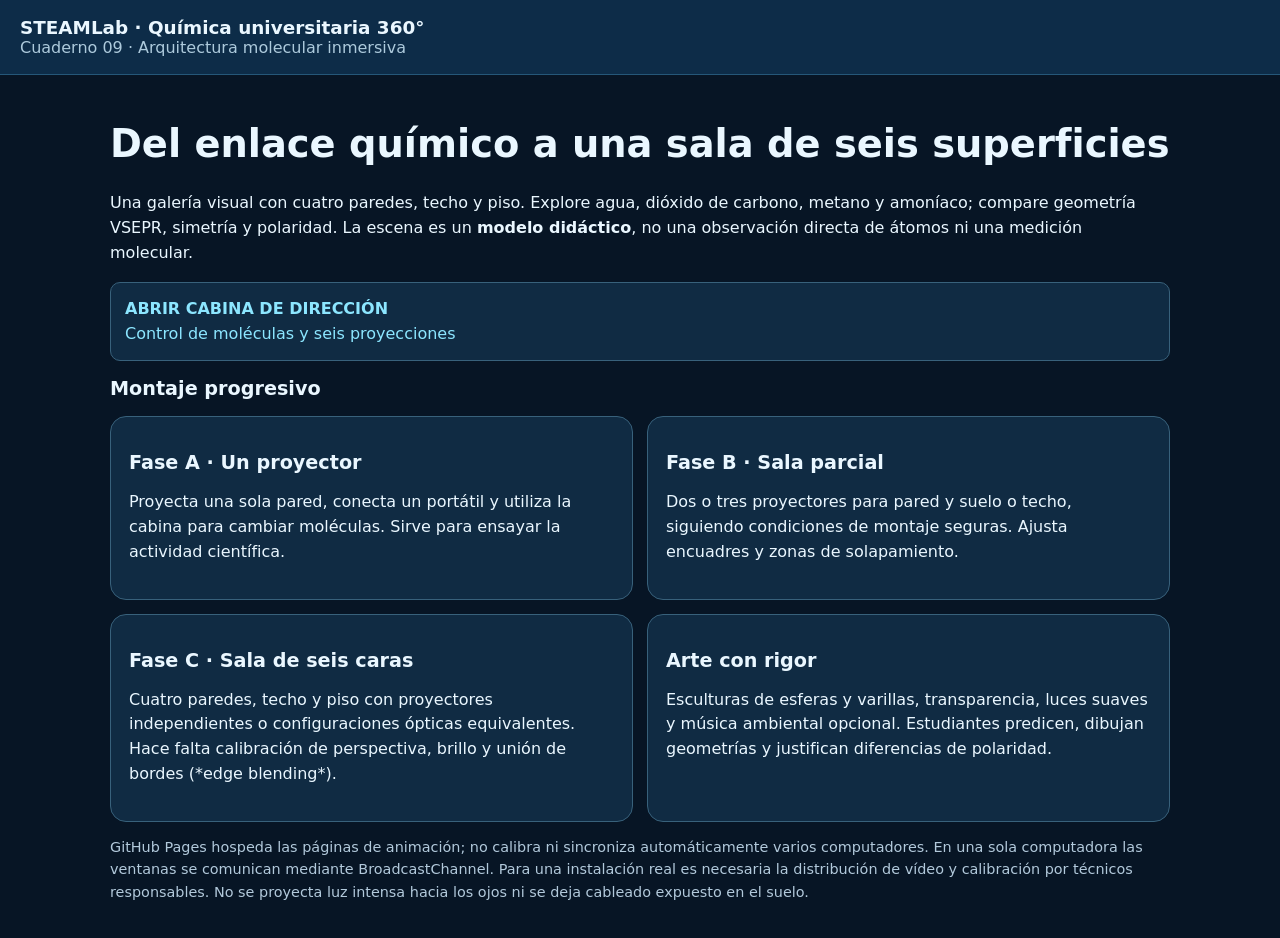
==== index.html @ 09a68c20 "Add files via upload" ====
<!doctype html><html lang="es"><head><meta charset="utf-8"><meta name="viewport" content="width=device-width,initial-scale=1"><title>STEAMLab 360 · Química</title><link rel="stylesheet" href="./estilo.css"></head><body><header><strong>STEAMLab · Química universitaria 360°</strong><div class="muted">Cuaderno 09 · Arquitectura molecular inmersiva</div></header><main><h1>Del enlace químico a una sala de seis superficies</h1><p>Una galería visual con cuatro paredes, techo y piso. Explore agua, dióxido de carbono, metano y amoníaco; compare geometría VSEPR, simetría y polaridad. La escena es un <b>modelo didáctico</b>, no una observación directa de átomos ni una medición molecular.</p><p><a class="link" href="./control.html"><b>ABRIR CABINA DE DIRECCIÓN</b><br>Control de moléculas y seis proyecciones</a></p><h2>Montaje progresivo</h2><div class="grid"><div class="panel"><h2>Fase A · Un proyector</h2><p>Proyecta una sola pared, conecta un portátil y utiliza la cabina para cambiar moléculas. Sirve para ensayar la actividad científica.</p></div><div class="panel"><h2>Fase B · Sala parcial</h2><p>Dos o tres proyectores para pared y suelo o techo, siguiendo condiciones de montaje seguras. Ajusta encuadres y zonas de solapamiento.</p></div><div class="panel"><h2>Fase C · Sala de seis caras</h2><p>Cuatro paredes, techo y piso con proyectores independientes o configuraciones ópticas equivalentes. Hace falta calibración de perspectiva, brillo y unión de bordes (*edge blending*).</p></div><div class="panel"><h2>Arte con rigor</h2><p>Esculturas de esferas y varillas, transparencia, luces suaves y música ambiental opcional. Estudiantes predicen, dibujan geometrías y justifican diferencias de polaridad.</p></div></div><p class="note">GitHub Pages hospeda las páginas de animación; no calibra ni sincroniza automáticamente varios computadores. En una sola computadora las ventanas se comunican mediante BroadcastChannel. Para una instalación real es necesaria la distribución de vídeo y calibración por técnicos responsables. No se proyecta luz intensa hacia los ojos ni se deja cableado expuesto en el suelo.</p></main></body></html>
---- estilo.css ----
:root{font-family:system-ui,Segoe UI,sans-serif;background:#071525;color:#eaf7ff}*{box-sizing:border-box}body{margin:0}a{color:#8ce6ff}header{background:#0d2c48;padding:17px 20px;border-bottom:1px solid #255779}header strong{font-size:1.15rem}main{max-width:1100px;margin:auto;padding:20px}h1{font-size:clamp(1.6rem,3vw,2.6rem)}h2{font-size:1.2rem}p{line-height:1.55}.muted{color:#adcadc}.panel{background:#102b43;border:1px solid #38617b;border-radius:16px;padding:18px}.grid{display:grid;grid-template-columns:repeat(2,minmax(0,1fr));gap:14px}.controls{display:flex;flex-wrap:wrap;gap:10px;margin:12px 0}button,select{background:#164968;border:1px solid #507c96;color:white;padding:10px 13px;border-radius:10px;font:inherit;cursor:pointer}button.active,button.primary{background:#14bfc7;color:#001f2c;border-color:transparent;font-weight:700}a.link{display:block;border:1px solid #38617b;padding:14px;border-radius:10px;margin:8px 0;text-decoration:none;background:#102b43}a.link:hover{background:#1b4967}.scene{position:fixed;inset:0;overflow:hidden;background:radial-gradient(circle,#163f60,#030914 77%)}canvas{display:block;width:100%;height:100%}.overlay{position:absolute;left:2%;right:2%;top:3%;z-index:2;pointer-events:none;text-align:center;text-shadow:0 2px 8px #000;font-size:clamp(14px,1.8vw,28px)}.overlay b{color:#fff}.overlay small{display:block;color:#b0edff}.bottom{position:absolute;left:3%;right:3%;bottom:3%;text-align:center;font-size:clamp(12px,1.4vw,20px);color:#f8eabe;text-shadow:0 2px 8px #000;pointer-events:none}.projection-ui{position:fixed;top:7px;right:8px;z-index:3;opacity:.8}.projection-ui button{padding:6px;font-size:12px}.quiz{background:#0d2035;border-left:4px solid #eec568;padding:12px;border-radius:6px}.note{font-size:.9rem;color:#b2c9db}@media(max-width:700px){.grid{grid-template-columns:1fr}main{padding:12px}}
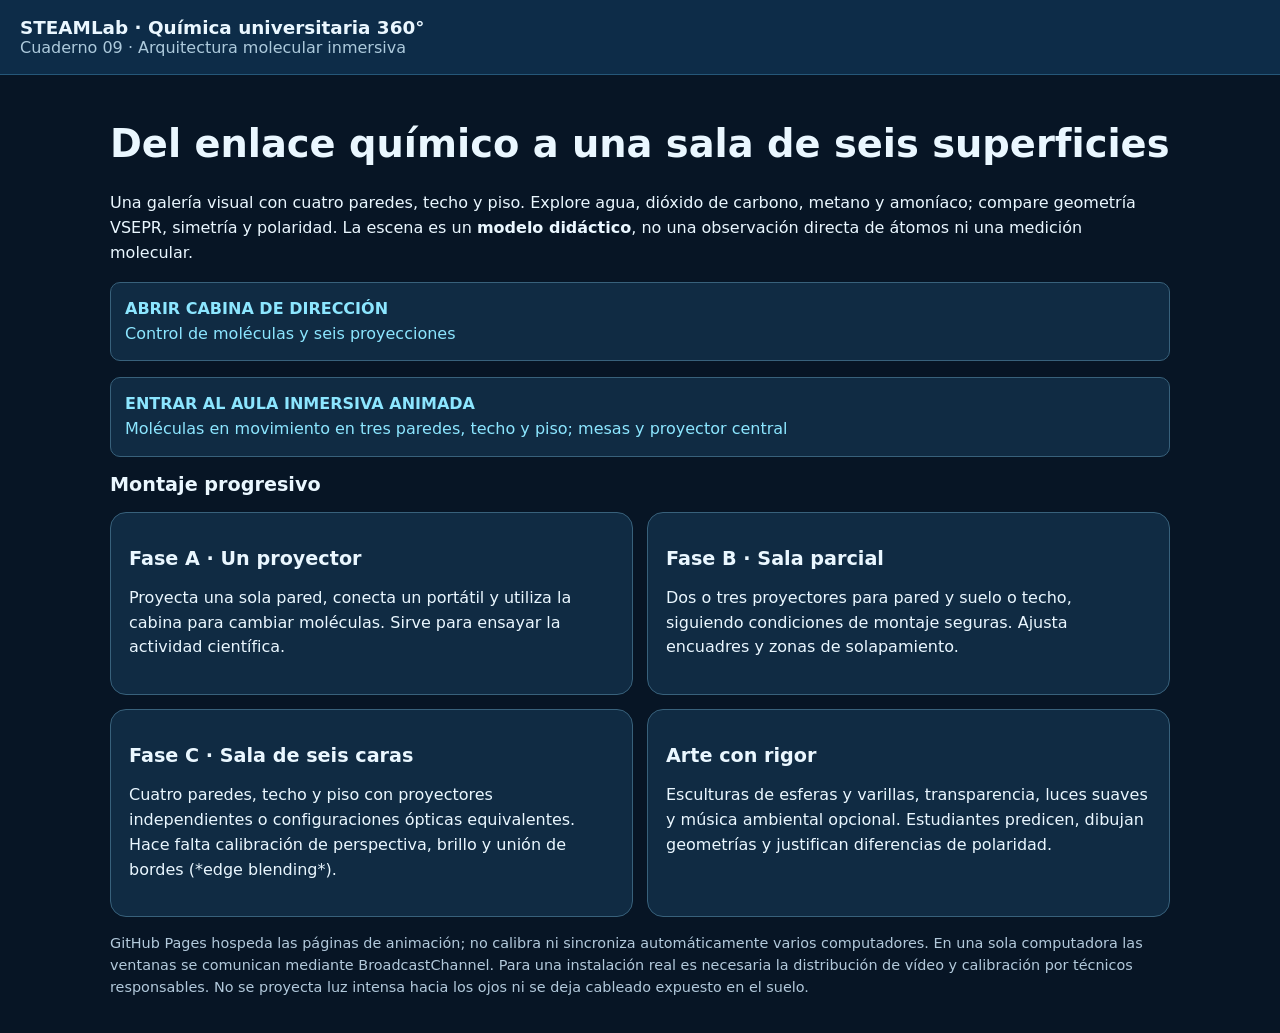
==== commit b996b0a4: "Add files via upload" ====
--- a/index.html
+++ b/index.html
@@ -1 +1 @@
-<!doctype html><html lang="es"><head><meta charset="utf-8"><meta name="viewport" content="width=device-width,initial-scale=1"><title>STEAMLab 360 · Química</title><link rel="stylesheet" href="./estilo.css"></head><body><header><strong>STEAMLab · Química universitaria 360°</strong><div class="muted">Cuaderno 09 · Arquitectura molecular inmersiva</div></header><main><h1>Del enlace químico a una sala de seis superficies</h1><p>Una galería visual con cuatro paredes, techo y piso. Explore agua, dióxido de carbono, metano y amoníaco; compare geometría VSEPR, simetría y polaridad. La escena es un <b>modelo didáctico</b>, no una observación directa de átomos ni una medición molecular.</p><p><a class="link" href="./control.html"><b>ABRIR CABINA DE DIRECCIÓN</b><br>Control de moléculas y seis proyecciones</a></p><h2>Montaje progresivo</h2><div class="grid"><div class="panel"><h2>Fase A · Un proyector</h2><p>Proyecta una sola pared, conecta un portátil y utiliza la cabina para cambiar moléculas. Sirve para ensayar la actividad científica.</p></div><div class="panel"><h2>Fase B · Sala parcial</h2><p>Dos o tres proyectores para pared y suelo o techo, siguiendo condiciones de montaje seguras. Ajusta encuadres y zonas de solapamiento.</p></div><div class="panel"><h2>Fase C · Sala de seis caras</h2><p>Cuatro paredes, techo y piso con proyectores independientes o configuraciones ópticas equivalentes. Hace falta calibración de perspectiva, brillo y unión de bordes (*edge blending*).</p></div><div class="panel"><h2>Arte con rigor</h2><p>Esculturas de esferas y varillas, transparencia, luces suaves y música ambiental opcional. Estudiantes predicen, dibujan geometrías y justifican diferencias de polaridad.</p></div></div><p class="note">GitHub Pages hospeda las páginas de animación; no calibra ni sincroniza automáticamente varios computadores. En una sola computadora las ventanas se comunican mediante BroadcastChannel. Para una instalación real es necesaria la distribución de vídeo y calibración por técnicos responsables. No se proyecta luz intensa hacia los ojos ni se deja cableado expuesto en el suelo.</p></main></body></html>
+<!doctype html><html lang="es"><head><meta charset="utf-8"><meta name="viewport" content="width=device-width,initial-scale=1"><title>STEAMLab 360 · Química</title><link rel="stylesheet" href="./estilo.css"></head><body><header><strong>STEAMLab · Química universitaria 360°</strong><div class="muted">Cuaderno 09 · Arquitectura molecular inmersiva</div></header><main><h1>Del enlace químico a una sala de seis superficies</h1><p>Una galería visual con cuatro paredes, techo y piso. Explore agua, dióxido de carbono, metano y amoníaco; compare geometría VSEPR, simetría y polaridad. La escena es un <b>modelo didáctico</b>, no una observación directa de átomos ni una medición molecular.</p><p><a class="link" href="./control.html"><b>ABRIR CABINA DE DIRECCIÓN</b><br>Control de moléculas y seis proyecciones</a></p><p><a class="link" href="./sala-inmersiva.html"><b>ENTRAR AL AULA INMERSIVA ANIMADA</b><br>Moléculas en movimiento en tres paredes, techo y piso; mesas y proyector central</a></p><h2>Montaje progresivo</h2><div class="grid"><div class="panel"><h2>Fase A · Un proyector</h2><p>Proyecta una sola pared, conecta un portátil y utiliza la cabina para cambiar moléculas. Sirve para ensayar la actividad científica.</p></div><div class="panel"><h2>Fase B · Sala parcial</h2><p>Dos o tres proyectores para pared y suelo o techo, siguiendo condiciones de montaje seguras. Ajusta encuadres y zonas de solapamiento.</p></div><div class="panel"><h2>Fase C · Sala de seis caras</h2><p>Cuatro paredes, techo y piso con proyectores independientes o configuraciones ópticas equivalentes. Hace falta calibración de perspectiva, brillo y unión de bordes (*edge blending*).</p></div><div class="panel"><h2>Arte con rigor</h2><p>Esculturas de esferas y varillas, transparencia, luces suaves y música ambiental opcional. Estudiantes predicen, dibujan geometrías y justifican diferencias de polaridad.</p></div></div><p class="note">GitHub Pages hospeda las páginas de animación; no calibra ni sincroniza automáticamente varios computadores. En una sola computadora las ventanas se comunican mediante BroadcastChannel. Para una instalación real es necesaria la distribución de vídeo y calibración por técnicos responsables. No se proyecta luz intensa hacia los ojos ni se deja cableado expuesto en el suelo.</p></main></body></html>
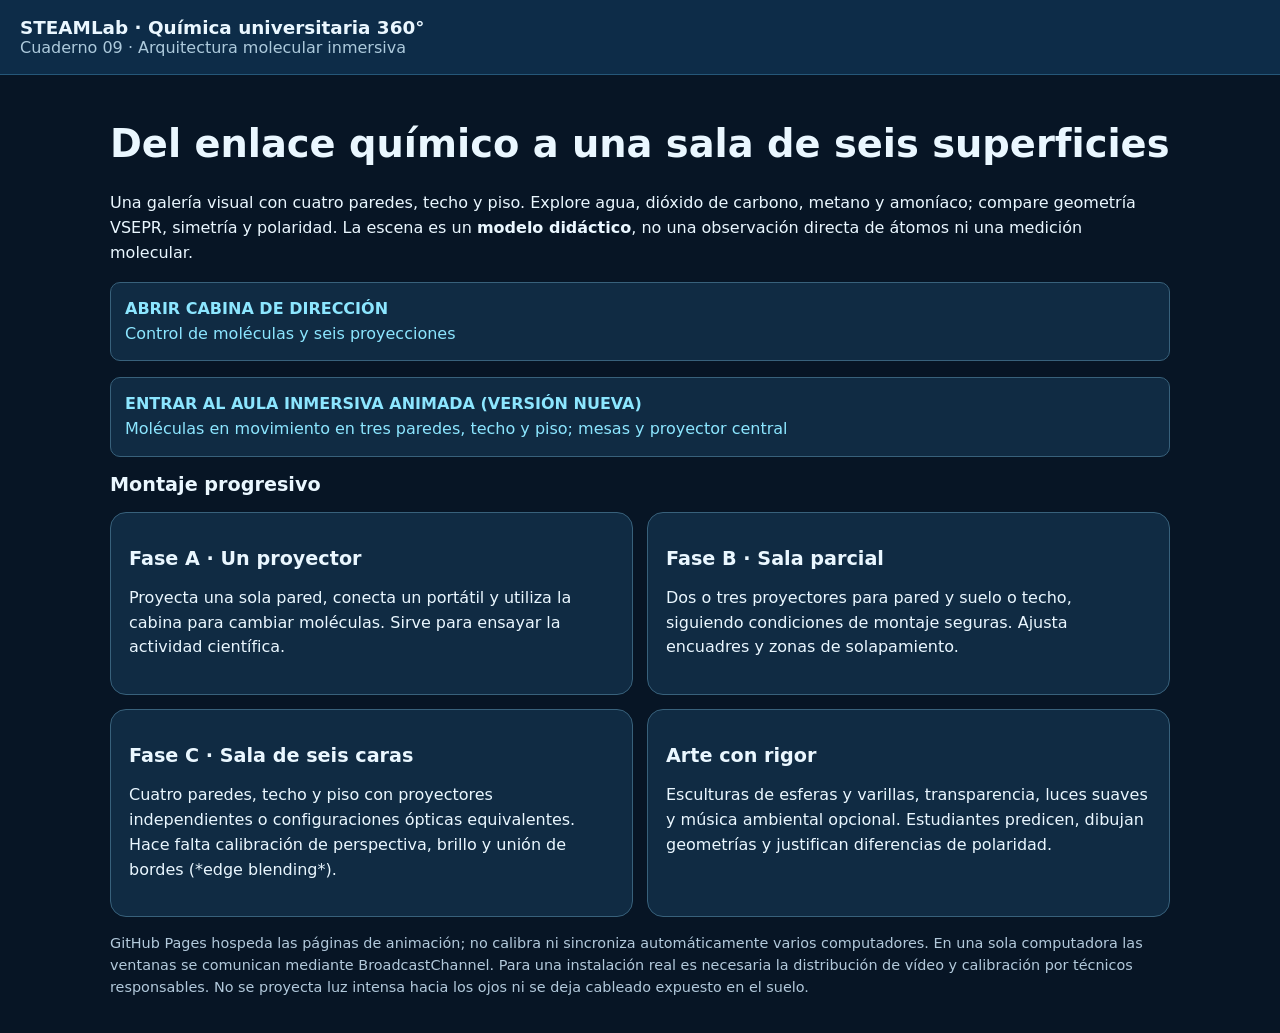
==== commit c18a65b1: "Add files via upload" ====
--- a/index.html
+++ b/index.html
@@ -1 +1 @@
-<!doctype html><html lang="es"><head><meta charset="utf-8"><meta name="viewport" content="width=device-width,initial-scale=1"><title>STEAMLab 360 · Química</title><link rel="stylesheet" href="./estilo.css"></head><body><header><strong>STEAMLab · Química universitaria 360°</strong><div class="muted">Cuaderno 09 · Arquitectura molecular inmersiva</div></header><main><h1>Del enlace químico a una sala de seis superficies</h1><p>Una galería visual con cuatro paredes, techo y piso. Explore agua, dióxido de carbono, metano y amoníaco; compare geometría VSEPR, simetría y polaridad. La escena es un <b>modelo didáctico</b>, no una observación directa de átomos ni una medición molecular.</p><p><a class="link" href="./control.html"><b>ABRIR CABINA DE DIRECCIÓN</b><br>Control de moléculas y seis proyecciones</a></p><p><a class="link" href="./sala-inmersiva.html"><b>ENTRAR AL AULA INMERSIVA ANIMADA</b><br>Moléculas en movimiento en tres paredes, techo y piso; mesas y proyector central</a></p><h2>Montaje progresivo</h2><div class="grid"><div class="panel"><h2>Fase A · Un proyector</h2><p>Proyecta una sola pared, conecta un portátil y utiliza la cabina para cambiar moléculas. Sirve para ensayar la actividad científica.</p></div><div class="panel"><h2>Fase B · Sala parcial</h2><p>Dos o tres proyectores para pared y suelo o techo, siguiendo condiciones de montaje seguras. Ajusta encuadres y zonas de solapamiento.</p></div><div class="panel"><h2>Fase C · Sala de seis caras</h2><p>Cuatro paredes, techo y piso con proyectores independientes o configuraciones ópticas equivalentes. Hace falta calibración de perspectiva, brillo y unión de bordes (*edge blending*).</p></div><div class="panel"><h2>Arte con rigor</h2><p>Esculturas de esferas y varillas, transparencia, luces suaves y música ambiental opcional. Estudiantes predicen, dibujan geometrías y justifican diferencias de polaridad.</p></div></div><p class="note">GitHub Pages hospeda las páginas de animación; no calibra ni sincroniza automáticamente varios computadores. En una sola computadora las ventanas se comunican mediante BroadcastChannel. Para una instalación real es necesaria la distribución de vídeo y calibración por técnicos responsables. No se proyecta luz intensa hacia los ojos ni se deja cableado expuesto en el suelo.</p></main></body></html>
+<!doctype html><html lang="es"><head><meta charset="utf-8"><meta name="viewport" content="width=device-width,initial-scale=1"><title>STEAMLab 360 · Química</title><link rel="stylesheet" href="./estilo.css"></head><body><header><strong>STEAMLab · Química universitaria 360°</strong><div class="muted">Cuaderno 09 · Arquitectura molecular inmersiva</div></header><main><h1>Del enlace químico a una sala de seis superficies</h1><p>Una galería visual con cuatro paredes, techo y piso. Explore agua, dióxido de carbono, metano y amoníaco; compare geometría VSEPR, simetría y polaridad. La escena es un <b>modelo didáctico</b>, no una observación directa de átomos ni una medición molecular.</p><p><a class="link" href="./control.html"><b>ABRIR CABINA DE DIRECCIÓN</b><br>Control de moléculas y seis proyecciones</a></p><p><a class="link" href="./sala-animada-v2.html?v=20261010"><b>ENTRAR AL AULA INMERSIVA ANIMADA (VERSIÓN NUEVA)</b><br>Moléculas en movimiento en tres paredes, techo y piso; mesas y proyector central</a></p><h2>Montaje progresivo</h2><div class="grid"><div class="panel"><h2>Fase A · Un proyector</h2><p>Proyecta una sola pared, conecta un portátil y utiliza la cabina para cambiar moléculas. Sirve para ensayar la actividad científica.</p></div><div class="panel"><h2>Fase B · Sala parcial</h2><p>Dos o tres proyectores para pared y suelo o techo, siguiendo condiciones de montaje seguras. Ajusta encuadres y zonas de solapamiento.</p></div><div class="panel"><h2>Fase C · Sala de seis caras</h2><p>Cuatro paredes, techo y piso con proyectores independientes o configuraciones ópticas equivalentes. Hace falta calibración de perspectiva, brillo y unión de bordes (*edge blending*).</p></div><div class="panel"><h2>Arte con rigor</h2><p>Esculturas de esferas y varillas, transparencia, luces suaves y música ambiental opcional. Estudiantes predicen, dibujan geometrías y justifican diferencias de polaridad.</p></div></div><p class="note">GitHub Pages hospeda las páginas de animación; no calibra ni sincroniza automáticamente varios computadores. En una sola computadora las ventanas se comunican mediante BroadcastChannel. Para una instalación real es necesaria la distribución de vídeo y calibración por técnicos responsables. No se proyecta luz intensa hacia los ojos ni se deja cableado expuesto en el suelo.</p></main></body></html>
